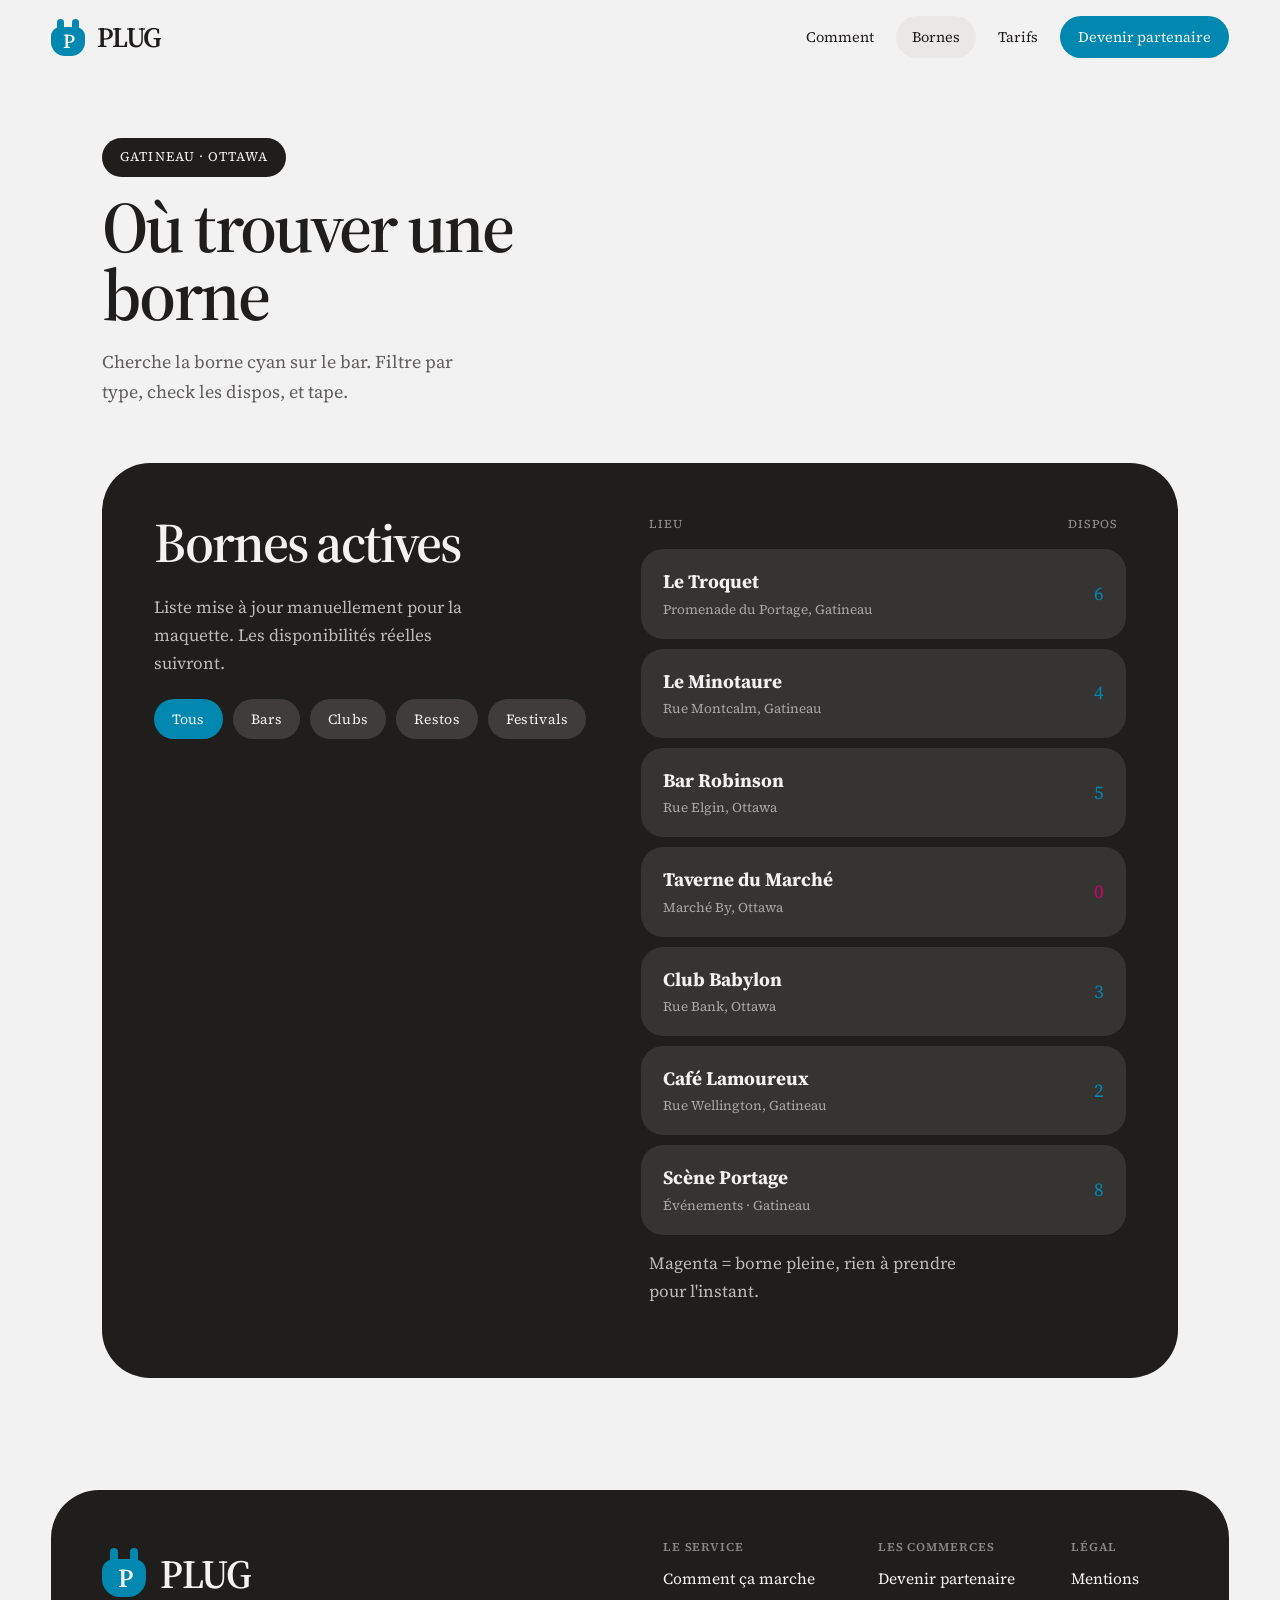
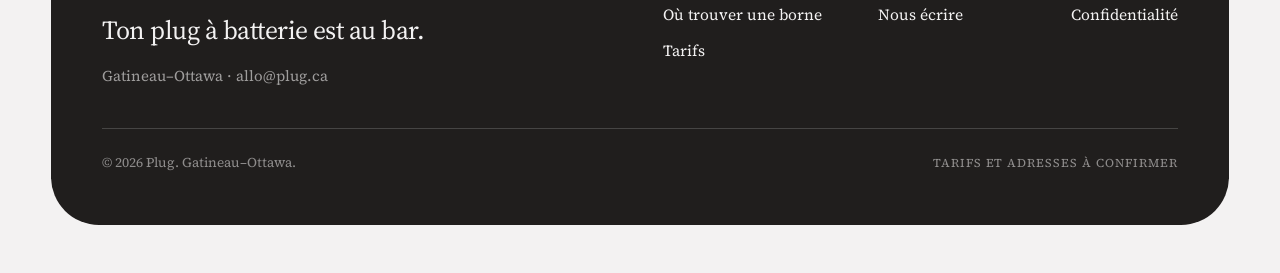
==== bornes.html @ 8f762c77 "Ship PLUG as a full static marketing site. Replace design-component mocks with deployable HTML pages" ====
<!DOCTYPE html>
<html lang="fr">
<head>
  <meta charset="utf-8">
  <meta name="viewport" content="width=device-width, initial-scale=1">
  <title>Bornes — PLUG Gatineau–Ottawa</title>
  <meta name="description" content="Trouve une borne Plug près de toi. Bars, clubs et restos à Gatineau et Ottawa.">
  <link rel="stylesheet" href="css/broadsheet.css">
  <link rel="stylesheet" href="css/site.css">
</head>
<body>
  <nav class="nav" aria-label="Principale">
    <a class="nav-brand" href="index.html">
      <span class="mark" aria-hidden="true">
        <span class="mark-pins"><span class="mark-pin"></span><span class="mark-pin"></span></span>
        <span class="mark-body"><b>P</b></span>
      </span>
      <span>PLUG</span>
    </a>
    <button class="nav-toggle" type="button" aria-expanded="false" aria-controls="nav-links">Menu</button>
    <div class="nav-links" id="nav-links">
      <a href="index.html#comment">Comment</a>
      <a class="is-active" href="bornes.html">Bornes</a>
      <a href="index.html#tarifs">Tarifs</a>
      <a class="nav-cta" href="partenaires.html">Devenir partenaire</a>
    </div>
  </nav>

  <header class="page-hero">
    <div class="wrap">
      <span class="pill" style="background:var(--color-text)">Gatineau · Ottawa</span>
      <h1>Où trouver une borne</h1>
      <p>Cherche la borne cyan sur le bar. Filtre par type, check les dispos, et tape.</p>
    </div>
  </header>

  <section class="section">
    <div class="wrap">
      <div class="panel-dark">
        <div>
          <h2>Bornes actives</h2>
          <p>Liste mise à jour manuellement pour la maquette. Les disponibilités réelles suivront.</p>
          <div class="tags" role="group" aria-label="Filtrer par type">
            <button type="button" class="tag is-on" data-filter="all">Tous</button>
            <button type="button" class="tag" data-filter="bar">Bars</button>
            <button type="button" class="tag" data-filter="club">Clubs</button>
            <button type="button" class="tag" data-filter="resto">Restos</button>
            <button type="button" class="tag" data-filter="festival">Festivals</button>
          </div>
        </div>
        <div class="station-list" id="station-list">
          <div class="station-list-head"><span>Lieu</span><span>Dispos</span></div>
          <div class="station-row" data-type="bar">
            <div><strong>Le Troquet</strong><small>Promenade du Portage, Gatineau</small></div>
            <span class="avail">6</span>
          </div>
          <div class="station-row" data-type="bar">
            <div><strong>Le Minotaure</strong><small>Rue Montcalm, Gatineau</small></div>
            <span class="avail">4</span>
          </div>
          <div class="station-row" data-type="bar">
            <div><strong>Bar Robinson</strong><small>Rue Elgin, Ottawa</small></div>
            <span class="avail">5</span>
          </div>
          <div class="station-row" data-type="resto">
            <div><strong>Taverne du Marché</strong><small>Marché By, Ottawa</small></div>
            <span class="avail is-full">0</span>
          </div>
          <div class="station-row" data-type="club">
            <div><strong>Club Babylon</strong><small>Rue Bank, Ottawa</small></div>
            <span class="avail">3</span>
          </div>
          <div class="station-row" data-type="resto">
            <div><strong>Café Lamoureux</strong><small>Rue Wellington, Gatineau</small></div>
            <span class="avail">2</span>
          </div>
          <div class="station-row" data-type="festival">
            <div><strong>Scène Portage</strong><small>Événements · Gatineau</small></div>
            <span class="avail">8</span>
          </div>
          <p class="legend">Magenta = borne pleine, rien à prendre pour l'instant.</p>
        </div>
      </div>
    </div>
  </section>

  <footer class="footer">
    <div class="footer-inner">
      <div class="footer-top">
        <div class="footer-brand">
          <div class="footer-brand-row">
            <span class="mark mark--lg" aria-hidden="true">
              <span class="mark-pins"><span class="mark-pin"></span><span class="mark-pin"></span></span>
              <span class="mark-body"><b>P</b></span>
            </span>
            <span>PLUG</span>
          </div>
          <p class="tagline">Ton plug à batterie est au bar.</p>
          <p class="contact">Gatineau–Ottawa · <a href="mailto:allo@plug.ca">allo@plug.ca</a></p>
        </div>
        <div class="footer-cols">
          <div class="footer-col">
            <h4>Le service</h4>
            <a href="index.html#comment">Comment ça marche</a>
            <a href="bornes.html">Où trouver une borne</a>
            <a href="index.html#tarifs">Tarifs</a>
          </div>
          <div class="footer-col">
            <h4>Les commerces</h4>
            <a href="partenaires.html">Devenir partenaire</a>
            <a href="mailto:allo@plug.ca">Nous écrire</a>
          </div>
          <div class="footer-col">
            <h4>Légal</h4>
            <a href="mentions.html">Mentions</a>
            <a href="mentions.html#confidentialite">Confidentialité</a>
          </div>
        </div>
      </div>
      <div class="footer-bottom">
        <span>© 2026 Plug. Gatineau–Ottawa.</span>
        <span class="caps">Tarifs et adresses à confirmer</span>
      </div>
    </div>
  </footer>

  <script src="js/site.js"></script>
</body>
</html>
---- css/broadsheet.css ----
/* Broadsheet — design-system tokens and component classes. This file is the source of truth for the system's look; retune it here and see readme.md. */
@import url('https://fonts.googleapis.com/css2?family=Source+Serif+4:ital,wght@0,400;0,600;1,400&display=swap');

:root {
  --color-bg: #f3f2f2;
  --color-surface: #eae9e9;
  --color-text: #201e1d;
  --color-accent: #0088b0;
  --color-accent-2: #d6006c;
  --color-divider: color-mix(in srgb, #201e1d 16%, transparent);

  /* Tonal ramps — generated in OKLCH on one shared lightness scale, so the
     same step of any role matches the others in visual value. */
  --color-neutral-100: #f8f4f4;
  --color-neutral-200: #eae7e7;
  --color-neutral-300: #d7d3d3;
  --color-neutral-400: #bab6b6;
  --color-neutral-500: #9b9797;
  --color-neutral-600: #7d7979;
  --color-neutral-700: #605d5d;
  --color-neutral-800: #444141;
  --color-neutral-900: #2d2b2b;

  --color-accent-100: #e9f8ff;
  --color-accent-200: #cbeeff;
  --color-accent-300: #99e0ff;
  --color-accent-400: #62c5ee;
  --color-accent-500: #38a6cf;
  --color-accent-600: #1186ac;
  --color-accent-700: #006786;
  --color-accent-800: #004961;
  --color-accent-900: #0a303e;

  --color-accent-2-100: #fff1f4;
  --color-accent-2-200: #ffdee6;
  --color-accent-2-300: #ffc0d0;
  --color-accent-2-400: #ff90b1;
  --color-accent-2-500: #ff458e;
  --color-accent-2-600: #d82071;
  --color-accent-2-700: #aa0b56;
  --color-accent-2-800: #790e3d;
  --color-accent-2-900: #4b1528;

  /* The third process ink — review round 3: the deck's print treatments
     (the CMYK separation and the misregistered plate numerals below) need
     the full four-color set. Cyan and magenta are the system's own accents;
     this yellow completes them, muted to the same press-ink register. A
     print treatment color, not an interface accent — body copy and chrome
     never take it. */
  --color-process-yellow: #edbb00;

  --font-heading: "Source Serif 4", system-ui, sans-serif;
  --font-heading-weight: 600;
  --font-body: "Source Serif 4", system-ui, sans-serif;

  --space-1: 5.0px;
  --space-2: 10.0px;
  --space-3: 15.0px;
  --space-4: 20.0px;
  --space-6: 30.0px;
  --space-8: 40.0px;

  --radius-sm: 1px;
  --radius-md: 2px;
  --radius-lg: 4px;

  /* Elevation — derived from the ground: soft ink-tinted shadows on a
     light theme, a hairline edge + ambient darkness on a dark one. */
  --shadow-sm: 0 1px 2px color-mix(in srgb, #2d2b2b 14%, transparent);
  --shadow-md: 0 3px 10px color-mix(in srgb, #2d2b2b 16%, transparent);
  --shadow-lg: 0 12px 32px color-mix(in srgb, #2d2b2b 22%, transparent);
}

body {
  background: var(--color-bg);
  color: var(--color-text);
  font-family: var(--font-body);
}
h1, h2, h3, h4 { font-family: var(--font-heading); font-weight: var(--font-heading-weight); }

.halftone{position:relative;filter:grayscale(0.35) contrast(1.15);overflow:hidden}
.halftone::after{content:"";position:absolute;inset:0;pointer-events:none;
  background-image:radial-gradient(circle,rgba(0,0,0,0.22) 30%,transparent 32%);
  background-size:3px 3px;mix-blend-mode:multiply}

/* The four-color separation treatment (review round 3) — a photograph
   printed as its misregistered process plates, after the Catalogue Three
   grammar. Markup: a figure.cmyk holding five copies of the image — the
   first is the layout sizer (hidden), then one per plate, each tagged
   .sep-c/.sep-m/.sep-y/.sep-k. The plates are extracted live by the SVG
   feColorMatrix filters in print-plates.js, the system's own defs —
   inlined in the compiled bundle every template page loads, and a
   page that links styles.css directly adds
   <script src="print-plates.js"></script> itself (the defs must be in
   the document: a data-URI filter reference would not survive Chromium,
   and external-file references are unreliable across engines) — nudged
   a few pixels out of register, and multiplied
   onto the paper ground; the halftone dot screens the recombined print.
   The plate offsets live with the deck's projection-scale CSS, since
   misregistration is sized to the output. */
.cmyk{position:relative;overflow:hidden;background:var(--color-bg)}
.cmyk img:first-child{opacity:0} /* layout sizer AND the alt-bearing image — opacity
  keeps it in the accessibility tree (visibility:hidden would drop the figure's only
  description); fully transparent, it adds nothing to the multiply backdrop */
.cmyk img+img{position:absolute;inset:0;width:100%;height:100%;object-fit:cover;mix-blend-mode:multiply}
.cmyk .sep-c{filter:url(#sep-c)}
.cmyk .sep-m{filter:url(#sep-m)}
.cmyk .sep-y{filter:url(#sep-y)}
.cmyk .sep-k{filter:url(#sep-k)}
.cmyk::after{content:"";position:absolute;inset:0;pointer-events:none;
  background-image:radial-gradient(circle,rgba(0,0,0,0.22) 30%,transparent 32%);
  background-size:3px 3px;mix-blend-mode:multiply}

/* The one-image separation (review round 9, promoted from the deck in the
   landing divergence) — the same four plates as ONE compound filter,
   #sep-all in print-plates.js, for a single swappable image: a .print
   wrapper inside the figure holds one <image-slot>, and the filter
   extracts, offsets and multiplies the plates live from whatever the slot
   shows. Markup: figure.cmyk > .print > image-slot (the page sizes the
   .print — aspect-ratio, or absolute fill for bleeds). Hover resolves
   the print into the photograph — the pressman checking registration on
   the light table — so the source shows crisp and any swap chrome stays
   legible; only the reduced-motion fallback below still lifts as a
   single cut (a url() filter cannot CSS-transition; the press driver
   animates the defs instead). */
.cmyk .print{position:relative;width:100%;filter:url(#sep-all)}
/* no hover end-state swap: the press driver (print-plates.js) eases the
   plates into register while purifying their inks to the pure-process
   separation on the same curve, so the converged four-plate merge IS
   the photograph (their multiply equals SourceGraphic by construction)
   — no cut anywhere on the animated path */
@media (prefers-reduced-motion: reduce), (hover: none), (pointer: coarse) {
  .cmyk .print:hover{filter:none} /* without the driver (it stands down on
    exactly these conditions), hover stays the old single cut to the
    crisp source */
}
.cmyk .print image-slot{width:100%;height:100%;display:block}

/* The plate numeral (review rounds 3-4) — display figures set as
   misregistered process plates, the catalog's cover grammar. Review
   round 4 (Barron): THREE plates — C, M, Y only, no black plate — so the
   dark core comes entirely from the C×M×Y multiply overlap (the inks
   product to exact black), with the fringes the registration drift; and
   the spread pulled in by half (less jumbled: one figure with plate
   fringes rather than figures sliding apart). Markup: a .cmyk-num holding
   a .paper span (the white of the sheet: the glyph's union, built from
   offset text-shadow copies) and three .plate spans. The construction
   carries its own ground (--cmyk-num-ground, defaulting to paper) painted
   on its padding box, so the multiply plates always have their backdrop
   even inside an isolated stacking context (entrance animations); the
   padding bleeds wider than any plate offset and the negative margin
   hands the layout box back. Offsets are em-scaled to the glyph. The
   .paper span carries the text once for assistive tech; the .plate spans
   are aria-hidden repeats. */
.cmyk-num{--cmyk-num-ground:var(--color-bg);
  position:relative;width:fit-content;line-height:0.9;
  font-feature-settings:"pnum" 1;
  background:var(--cmyk-num-ground);padding:0.12em;margin:-0.12em}
.cmyk-num .paper{color:var(--color-bg); /* the white of the sheet — always paper,
  whatever the ground: the plates read as printed on paper even when the
  surrounding page is ink */
  text-shadow:0.036em 0.025em 0 var(--color-bg),-0.031em -0.023em 0 var(--color-bg)}
.cmyk-num .plate{position:absolute;inset:0.12em;mix-blend-mode:multiply;
  text-box:trim-both cap alphabetic /* the host trims to its cap box; each
  absolute plate must trim its own line the same way, or its glyphs sit a
  half-leading below the paper union */}
.cmyk-num .plate-c{color:var(--color-accent)}

/* The plate headline (divergence round 3, Barron: "use both" — the
   photograph's plates AND the cover grammar's text plates, on the same
   page). The same three-plate construction as .cmyk-num — paper span
   carrying the real text, C/M/Y plate repeats, dark core from the
   multiply overlap — at HALF the numeral's round-4 offsets: the serif's
   display hairlines are thinner than the numeral strokes the spread was
   measured on, and the full offsets swallow them whole (probed at the
   hero's 80px — the fringes read as an anaglyph poster, not a breath
   out of register) — recut for display
   headlines that sit in running text blocks on the page's own paper:
   no ground painting and no padding bleed (the numeral's ground exists
   for isolated stacking contexts; a headline on the page multiplies
   straight onto the sheet), no width:fit-content and no line-height
   override (the host display class owns its metrics — apply this to
   each .line, which is position:relative for its plates), and the
   plates are inert to the hand (pointer-events/user-select none, so a
   triple-click selects the headline once, not four times). Plates take
   the same pointer lean as .cmyk-num. */
.cmyk-head{position:relative}
.cmyk-head .paper{color:var(--color-bg);
  text-shadow:0.027em 0.0185em 0 var(--color-bg),-0.0245em -0.0175em 0 var(--color-bg)
  /* the union's copies sit at the construction's halved plate offsets
     PLUS the full lean (0.018+0.009 / 0.0125+0.006, and mirrored), so
     the union still backs the plates at viewport-edge lean — invisible
     on the page's own paper, load-bearing on any other ground */}
.cmyk-head .plate{position:absolute;inset:0;mix-blend-mode:multiply;
  pointer-events:none;user-select:none;
  text-box:trim-both cap alphabetic /* match the host's trim, or the
  plates sit a half-leading below the paper union */}
.cmyk-head .plate-c{color:var(--color-accent)}
.cmyk-head .plate-m{color:var(--color-accent-2);
  translate:calc(0.018em + 0.009em*var(--press-nx, 0)) calc(0.0125em + 0.006em*var(--press-ny, 0))}
.cmyk-head .plate-y{color:var(--color-process-yellow);
  translate:calc(-0.0155em + 0.009em*var(--press-nx, 0)) calc(-0.0115em + 0.006em*var(--press-ny, 0))}
.cmyk-num .plate-m{color:var(--color-accent-2);
  translate:calc(0.036em + 0.018em*var(--press-nx, 0)) calc(0.025em + 0.0125em*var(--press-ny, 0))}
.cmyk-num .plate-y{color:var(--color-process-yellow);
  translate:calc(-0.031em + 0.018em*var(--press-nx, 0)) calc(-0.023em + 0.0125em*var(--press-ny, 0))}
/* --press-nx/--press-ny: the pointer lean as a bare -1..1 factor,
   published on :root by the press driver (print-plates.js) and zero
   whenever the driver stands down. Each construction scales the lean to
   its own spread (half of it, here as everywhere) so the moving plates
   drift a breath toward the cursor and the C plate holds. */

/* ══════════════════════════════════════════════════════════════════════════
   Components — built with the tokens above. Plain CSS
   on plain HTML: no JavaScript, no build step. Each class is documented in
   readme.md and demonstrated in foundations/ and components/.
   ══════════════════════════════════════════════════════════════════════ */

*, *::before, *::after { box-sizing: border-box; }
body { margin: 0; font-size: 15px; line-height: 1.55; font-weight: 400; }
h1, h2, h3, h4, h5, h6 {
  font-family: var(--font-heading); font-weight: var(--font-heading-weight);
  line-height: 1.12; letter-spacing: -0.015em; margin: 0 0 var(--space-2);
}
h1 { font-size: 42px; }
h2 { font-size: 32px; }
h3 { font-size: 25px; }
h4 { font-size: 20px; }
h5 { font-size: 16px; }
h6 { font-size: 13px; }
h6 { letter-spacing: 0.08em; text-transform: uppercase; }
p { margin: 0 0 var(--space-3); }
a { color: var(--color-accent); text-underline-offset: 3px; }
img { display: block; max-width: 100%; }
figure { margin: 0; }
figcaption {
  font-size: 11px; margin-top: var(--space-1);
  color: color-mix(in srgb, var(--color-text) 55%, transparent);
}
.text-muted { color: color-mix(in srgb, var(--color-text) 55%, transparent); }
:focus { outline: none; }
:focus-visible { outline: 2px solid var(--color-accent); outline-offset: 2px; }
::selection { background: color-mix(in srgb, var(--color-accent) 30%, transparent); }

/* — rules — */
.hr {
  height: 1px; border: 0; margin: var(--space-4) 0;
  background: var(--color-divider);
}

/* — buttons — */
.btn {
  display: inline-flex; align-items: center; justify-content: center; gap: 6px;
  cursor: pointer; text-decoration: none;
  font-family: var(--font-heading); font-weight: var(--font-heading-weight);
  font-size: 14px; line-height: 1.2; color: var(--color-text); /* matches the .input's 14px —
     the pair sits side by side in sign-up rows */
  background: transparent; border: 1px solid transparent;
  padding: var(--space-2) calc(var(--space-3) * 1.2);
  border-radius: var(--radius-md);
}
.btn svg { display: block; }
.btn:disabled { opacity: 0.45; cursor: not-allowed; }
.btn-primary { background: var(--color-accent); color: var(--color-bg); }
.btn-primary:hover { background: var(--color-accent-600); }
.btn-primary:active { background: var(--color-accent-700); }
.btn-secondary { border-color: var(--color-divider); }
.btn-secondary:hover { background: color-mix(in srgb, var(--color-text) 7%, transparent); }
.btn-secondary:active { background: color-mix(in srgb, var(--color-text) 14%, transparent); }
.btn-ghost { color: var(--color-accent); padding-inline: var(--space-1); }
.btn-ghost:hover { background: color-mix(in srgb, var(--color-accent) 10%, transparent); }
.btn-ghost:active { background: color-mix(in srgb, var(--color-accent) 18%, transparent); }
.btn-icon { width: 36px; height: 36px; padding: 0; }
.btn-block { width: 100%; margin-top: var(--space-2); }

/* — forms — */
.field > label {
  display: block; font-size: 12px; margin-bottom: 5px;
  color: color-mix(in srgb, var(--color-text) 70%, transparent);
}
.input {
  width: 100%; min-height: 36px; padding: 6px 10px; font: inherit;
  font-size: 14px; color: var(--color-text); caret-color: var(--color-accent);
  background: var(--color-surface);
  border: 1px solid var(--color-divider); border-radius: var(--radius-md);
}
.input::placeholder { color: color-mix(in srgb, var(--color-text) 65%, transparent); opacity: 1; }
  /* explicit, measured: the browser default gray misses the 4.5:1 small-text bar on
     the surface fill; 65% ink measures 4.8:1 there, still a step quieter than typed
     text (opacity:1 overrides Firefox's default placeholder fade) */
.input:hover { border-color: color-mix(in srgb, var(--color-text) 45%, transparent); }
.input:focus-visible { border-color: var(--color-accent); outline-offset: 0; }
textarea.input { min-height: 90px; resize: vertical; }
.radio { display: inline-flex; align-items: center; gap: 8px; cursor: pointer; font-size: 14px; }
.radio input, .seg-opt input {
  position: absolute; opacity: 0; width: 0; height: 0; pointer-events: none;
}
.radio .dot {
  width: 16px; height: 16px; flex: none; border-radius: 50%;
  border: 1.5px solid var(--color-divider);
}
.radio:hover .dot { border-color: var(--color-accent); }
.radio input:checked + .dot {
  border-color: var(--color-accent); background: var(--color-accent);
  box-shadow: inset 0 0 0 4px var(--color-bg);
}
.radio input:focus-visible + .dot { outline: 2px solid var(--color-accent); outline-offset: 2px; }
.seg {
  display: inline-flex; overflow: hidden;
  border: 1px solid var(--color-divider); border-radius: var(--radius-md);
}
.seg-opt {
  display: inline-flex; align-items: center; gap: 6px;
  padding: 7px 12px; font-size: 13px; cursor: pointer;
}
.seg-opt + .seg-opt { border-left: 1px solid var(--color-divider); }
.seg-opt:has(input:checked) { background: var(--color-accent); color: var(--color-bg); }
.seg-opt:not(:has(input:checked)):hover { background: color-mix(in srgb, var(--color-text) 7%, transparent); }
.seg-opt:has(input:focus-visible) { outline: 2px solid var(--color-accent); outline-offset: -2px; }

/* — cards — */
.card {
  display: flex; flex-direction: column; gap: var(--space-2);
  padding: var(--space-3); border-radius: var(--radius-md); background: var(--color-surface);
}
.card-kicker { font-size: 10px; letter-spacing: 0.1em; text-transform: uppercase; color: var(--color-accent); }
.card-title {
  font-family: var(--font-heading); font-weight: var(--font-heading-weight);
  font-size: 17px; line-height: 1.2;
}
.card-body { margin: 0; font-size: 13px; opacity: 0.8; flex: 1; }
.card-meta {
  display: flex; align-items: center; gap: 6px; font-size: 11px;
  color: color-mix(in srgb, var(--color-text) 50%, transparent);
}
.elev-sm { box-shadow: var(--shadow-sm); }
.elev-md { box-shadow: var(--shadow-md); }
.elev-lg { box-shadow: var(--shadow-lg); }

/* — tags — */
.tag {
  display: inline-flex; align-items: center; font-size: 11px;
  letter-spacing: 0.02em; padding: 3px 10px;
  border-radius: calc(var(--radius-md) * 0.75);
}
.tag-accent { background: var(--color-accent-100); color: var(--color-accent-800); }
.tag-accent-2 { background: var(--color-accent-2-100); color: var(--color-accent-2-800); }
.tag-neutral { background: var(--color-neutral-100); color: var(--color-neutral-800); }
.tag-outline { border: 1px solid var(--color-accent); color: var(--color-accent); }

/* — navigation — */
.nav {
  display: flex; align-items: center; gap: var(--space-4);
  padding: var(--space-3) var(--space-4);
  border-bottom: none;
}
.nav-brand {
  font-family: var(--font-heading); font-weight: var(--font-heading-weight);
  font-size: 18px; margin-right: auto;
}
.nav a { color: inherit; text-decoration: none; font-size: 14px; }
.nav a:hover, .nav a[aria-current='page'] { color: var(--color-accent); }

/* — tables — */
.table { width: 100%; border-collapse: collapse; font-size: 14px; }
.table th {
  text-align: left; font-size: 11px; letter-spacing: 0.08em; text-transform: uppercase;
  color: color-mix(in srgb, var(--color-text) 60%, transparent);
  padding: var(--space-2); border-bottom: 1px solid var(--color-divider);
}
.table td {
  padding: var(--space-2);
  border-bottom: 1px solid color-mix(in srgb, var(--color-text) 8%, transparent);
}
.table tbody tr:hover { background: color-mix(in srgb, var(--color-text) 4%, transparent); }

/* — dialog — */
.dialog-backdrop {
  position: fixed; inset: 0; display: grid; place-items: center;
  padding: var(--space-4);
  background: color-mix(in srgb, var(--color-neutral-900) 50%, transparent);
}
.dialog {
  width: min(440px, 100%); display: flex; flex-direction: column; gap: var(--space-3);
  padding: var(--space-4); border-radius: var(--radius-lg);
  background: var(--color-surface); box-shadow: var(--shadow-lg);
}
.dialog-title {
  font-family: var(--font-heading); font-weight: var(--font-heading-weight);
  font-size: 20px;
}
.dialog-body { font-size: 14px; opacity: 0.85; }
.dialog-actions { display: flex; justify-content: flex-end; gap: var(--space-2); margin-top: var(--space-2); }
---- css/site.css ----
/* PLUG site — rounded brand on Broadsheet tokens */

*,
*::before,
*::after { box-sizing: border-box; }

html { scroll-behavior: smooth; }

body {
  margin: 0;
  background: var(--color-bg);
  color: var(--color-text);
  font-family: var(--font-body);
  overflow-x: hidden;
}

a { color: inherit; text-decoration: none; }
a:hover { opacity: 0.78; }
a:focus-visible,
button:focus-visible {
  outline: 2px solid var(--color-accent);
  outline-offset: 2px;
}

.wrap {
  width: min(1440px, 100%);
  margin-inline: auto;
  padding-inline: clamp(20px, 4vw, 56px);
}

/* Nav */
.nav {
  position: sticky;
  top: 0;
  z-index: 40;
  display: flex;
  align-items: center;
  justify-content: space-between;
  gap: 20px;
  padding: 16px clamp(20px, 4vw, 56px);
  background: color-mix(in srgb, var(--color-bg) 88%, transparent);
  backdrop-filter: blur(14px);
}

.nav-brand {
  display: flex;
  align-items: center;
  gap: 12px;
}

.nav-brand > span {
  font-family: var(--font-heading);
  font-weight: var(--font-heading-weight);
  font-size: 28px;
  line-height: 1;
  letter-spacing: -0.045em;
}

.nav-links {
  display: flex;
  align-items: center;
  gap: 6px;
  flex-wrap: wrap;
  justify-content: flex-end;
}

.nav-links a {
  font-size: 14.5px;
  padding: 10px 16px;
  border-radius: 999px;
}

.nav-links a.is-active { background: var(--color-neutral-200); }

.nav-cta {
  background: var(--color-accent) !important;
  color: var(--color-bg) !important;
  padding: 10px 18px !important;
}

.nav-toggle {
  display: none;
  border: 1px solid var(--color-neutral-400);
  background: transparent;
  border-radius: 999px;
  padding: 10px 14px;
  font-family: var(--font-heading);
  font-size: 13px;
  cursor: pointer;
}

/* Mark */
.mark {
  position: relative;
  flex: none;
  margin-top: 8px;
  color: var(--color-accent);
}

.mark-pins {
  position: absolute;
  top: -8px;
  left: 6px;
  right: 6px;
  display: flex;
  justify-content: space-between;
  pointer-events: none;
}

.mark-pin {
  width: 7px;
  height: 11px;
  background: currentColor;
  border-radius: 4px;
}

.mark-body {
  width: 34px;
  height: 29px;
  background: currentColor;
  border-radius: 9px 9px 14px 14px;
  display: flex;
  align-items: center;
  justify-content: center;
}

.mark-body b {
  font-family: var(--font-heading);
  font-weight: var(--font-heading-weight);
  font-size: 20px;
  line-height: 1;
  color: var(--color-bg);
}

.mark--on-light { color: var(--color-bg); }
.mark--on-light .mark-body b { color: var(--color-accent); }

.mark--lg .mark-pins { top: -11px; left: 8px; right: 8px; }
.mark--lg .mark-pin { width: 8px; height: 15px; }
.mark--lg .mark-body {
  width: 44px;
  height: 38px;
  border-radius: 12px 12px 18px 18px;
}
.mark--lg .mark-body b { font-size: 26px; }

/* Buttons */
.btn {
  display: inline-flex;
  align-items: center;
  justify-content: center;
  font-family: var(--font-heading);
  font-size: 18px;
  padding: 16px 28px;
  border-radius: 999px;
  border: 1px solid transparent;
  cursor: pointer;
  transition: opacity 0.15s ease;
}

.btn:hover { opacity: 0.88; }
.btn-primary { background: var(--color-accent); color: var(--color-bg); }
.btn-ghost { background: transparent; border-color: var(--color-text); color: var(--color-text); }
.btn-dark { background: var(--color-text); color: var(--color-bg); }
.btn-block { width: 100%; }

/* Hero */
.hero {
  position: relative;
  min-height: calc(100svh - 72px);
  display: flex;
  align-items: center;
  padding: 40px clamp(20px, 4vw, 56px) 56px;
}

.hero-blob-a,
.hero-blob-b {
  position: absolute;
  pointer-events: none;
  z-index: 0;
}

.hero-blob-a {
  top: -160px;
  right: -120px;
  width: min(70vw, 680px);
  height: min(70vw, 620px);
  background: var(--color-accent-200);
  border-radius: 58% 42% 46% 54% / 52% 48% 52% 48%;
  animation: plug-blob 14s ease-in-out infinite;
}

.hero-blob-b {
  bottom: 8%;
  right: 12%;
  width: min(40vw, 300px);
  height: min(40vw, 280px);
  background: var(--color-accent-2-200);
  border-radius: 46% 54% 60% 40% / 58% 42% 58% 42%;
  animation: plug-blob 11s ease-in-out infinite reverse;
}

.hero-grid {
  position: relative;
  z-index: 1;
  width: min(1440px, 100%);
  margin-inline: auto;
  display: grid;
  grid-template-columns: minmax(0, 1.15fr) minmax(240px, 320px);
  gap: clamp(32px, 5vw, 72px);
  align-items: center;
}

.hero-copy {
  display: flex;
  flex-direction: column;
  gap: 20px;
  max-width: 720px;
  animation: plug-rise 0.9s cubic-bezier(0.22, 1, 0.36, 1) both;
}

.hero-brand {
  font-family: var(--font-heading);
  font-weight: var(--font-heading-weight);
  font-size: clamp(72px, 12vw, 156px);
  line-height: 0.82;
  letter-spacing: -0.055em;
  margin: 0;
}

.hero-copy h1 {
  font-size: clamp(26px, 3.2vw, 42px);
  line-height: 1.12;
  letter-spacing: -0.03em;
  margin: 0;
  max-width: 18ch;
}

.hero-copy p {
  font-size: 18px;
  line-height: 30px;
  margin: 0;
  max-width: 38ch;
  color: var(--color-neutral-700);
}

.hero-actions {
  display: flex;
  flex-wrap: wrap;
  gap: 12px;
  padding-top: 8px;
}

.station-wrap {
  justify-self: end;
  width: 100%;
  max-width: 280px;
  animation: plug-rise 0.9s cubic-bezier(0.22, 1, 0.36, 1) 0.12s both,
    plug-float 5.5s ease-in-out infinite;
}

.station {
  width: 100%;
  background: var(--color-accent);
  border-radius: 44px;
  padding: 24px;
  display: flex;
  flex-direction: column;
  gap: 16px;
  box-shadow: 0 28px 60px color-mix(in srgb, var(--color-accent-800) 22%, transparent);
  color: var(--color-bg);
}

.station-top {
  display: flex;
  align-items: center;
  gap: 10px;
  padding-top: 6px;
}

.station-top strong {
  font-family: var(--font-heading);
  font-weight: var(--font-heading-weight);
  font-size: 34px;
  line-height: 1;
  letter-spacing: -0.045em;
}

.station-panel {
  background: var(--color-bg);
  color: var(--color-text);
  border-radius: 22px;
  padding: 18px;
  display: flex;
  flex-direction: column;
  gap: 5px;
}

.station-panel .big {
  font-family: var(--font-heading);
  font-weight: var(--font-heading-weight);
  font-size: 32px;
  line-height: 1;
  letter-spacing: -0.03em;
}

.station-panel .price {
  font-family: var(--font-heading);
  font-size: 14px;
  line-height: 18px;
  color: var(--color-accent-700);
}

.station-panel .hint {
  font-family: var(--font-heading);
  font-size: 11px;
  letter-spacing: 0.06em;
  text-transform: uppercase;
  color: var(--color-neutral-700);
}

.station-slots {
  display: grid;
  grid-template-columns: repeat(2, 1fr);
  gap: 8px;
}

.slot {
  height: 48px;
  background: color-mix(in srgb, var(--color-bg) 22%, transparent);
  border-radius: 14px;
  display: flex;
  align-items: center;
  justify-content: center;
}

.slot i {
  display: block;
  width: 15px;
  height: 30px;
  background: var(--color-bg);
  border-radius: 8px;
}

.slot.is-empty i {
  background: color-mix(in srgb, var(--color-bg) 32%, transparent);
  animation: plug-slot 2.8s ease-in-out infinite;
}

.station-foot {
  font-family: var(--font-heading);
  font-size: 10px;
  letter-spacing: 0.1em;
  text-transform: uppercase;
  color: color-mix(in srgb, var(--color-bg) 80%, transparent);
  margin-top: 4px;
}

/* Sections */
.section { padding: 0 clamp(20px, 4vw, 56px) 112px; }

.section-head {
  display: flex;
  flex-wrap: wrap;
  gap: 16px;
  align-items: baseline;
  justify-content: space-between;
  margin-bottom: 40px;
}

.section-head h2 {
  font-size: clamp(36px, 4.4vw, 60px);
  line-height: 1;
  letter-spacing: -0.035em;
  margin: 0;
}

.section-head .en {
  font-size: 16px;
  color: var(--color-neutral-700);
}

.grid-3 {
  display: grid;
  grid-template-columns: repeat(3, minmax(0, 1fr));
  gap: 18px;
}

.grid-2 {
  display: grid;
  grid-template-columns: repeat(2, minmax(0, 1fr));
  gap: 16px;
}

.card {
  border-radius: 36px;
  padding: 34px;
  display: flex;
  flex-direction: column;
  gap: 12px;
  min-height: 200px;
}

.card-sm {
  border-radius: 30px;
  padding: 28px;
  min-height: auto;
  gap: 9px;
}

.card-cyan { background: var(--color-accent-200); }
.card-gray { background: var(--color-neutral-200); }
.card-pink { background: var(--color-accent-2-200); }
.card-fill { background: var(--color-accent); color: var(--color-bg); }

.card .num {
  font-family: var(--font-heading);
  font-weight: var(--font-heading-weight);
  font-size: 52px;
  line-height: 1;
}

.card-cyan .num { color: var(--color-accent-700); }
.card-pink .num { color: var(--color-accent-2-700); }

.card h3,
.card .title {
  font-family: var(--font-heading);
  font-size: 26px;
  line-height: 1.15;
  letter-spacing: -0.02em;
  margin: 0;
}

.card p {
  font-size: 16px;
  line-height: 26px;
  margin: 0;
}

.card-sm .title { font-size: 20px; }
.card-sm p {
  font-size: 15.5px;
  line-height: 25px;
  color: var(--color-neutral-700);
}

.price-card .amount {
  font-family: var(--font-heading);
  font-weight: var(--font-heading-weight);
  font-size: 64px;
  line-height: 1;
  letter-spacing: -0.04em;
}

.price-card .label {
  font-family: var(--font-heading);
  font-size: 24px;
  line-height: 1.15;
}

.price-card p {
  font-size: 15.5px;
  line-height: 25px;
  color: var(--color-neutral-700);
}

.card-fill p {
  color: color-mix(in srgb, var(--color-bg) 82%, transparent);
}

.banner-pink {
  margin-top: 18px;
  background: var(--color-accent-2-200);
  border-radius: 36px;
  padding: 28px 34px;
  display: flex;
  flex-wrap: wrap;
  gap: 12px 28px;
  align-items: center;
  justify-content: space-between;
}

.banner-pink strong {
  font-family: var(--font-heading);
  font-size: 22px;
  line-height: 1.25;
  letter-spacing: -0.02em;
  max-width: 48ch;
  font-weight: var(--font-heading-weight);
}

.banner-pink span {
  font-size: 15px;
  color: var(--color-accent-2-700);
}

/* Bornes */
.panel-dark {
  background: var(--color-text);
  color: var(--color-bg);
  border-radius: 48px;
  padding: clamp(32px, 4vw, 56px);
  display: grid;
  grid-template-columns: minmax(0, 0.95fr) minmax(0, 1.05fr);
  gap: 48px;
  align-items: start;
}

.panel-dark h2 {
  color: var(--color-bg);
  font-size: clamp(36px, 4.4vw, 56px);
  line-height: 1;
  letter-spacing: -0.035em;
  margin: 0 0 22px;
}

.panel-dark > div > p {
  font-size: 17px;
  line-height: 28px;
  margin: 0 0 22px;
  color: color-mix(in srgb, var(--color-bg) 74%, transparent);
  max-width: 38ch;
}

.tags {
  display: flex;
  flex-wrap: wrap;
  gap: 10px;
}

.tag {
  font-family: var(--font-heading);
  font-size: 14px;
  padding: 10px 18px;
  border-radius: 999px;
  background: color-mix(in srgb, var(--color-bg) 14%, transparent);
  color: var(--color-bg);
  border: 0;
  cursor: pointer;
}

.tag.is-on { background: var(--color-accent); }

.station-list {
  display: flex;
  flex-direction: column;
  gap: 10px;
}

.station-list-head {
  display: flex;
  justify-content: space-between;
  padding: 0 8px 6px;
  font-family: var(--font-heading);
  font-size: 12px;
  letter-spacing: 0.08em;
  text-transform: uppercase;
  color: color-mix(in srgb, var(--color-bg) 55%, transparent);
}

.station-row {
  background: color-mix(in srgb, var(--color-bg) 10%, transparent);
  border-radius: 22px;
  padding: 18px 22px;
  display: flex;
  justify-content: space-between;
  gap: 16px;
  align-items: center;
}

.station-row strong {
  display: block;
  font-family: var(--font-heading);
  font-size: 19px;
  color: var(--color-bg);
}

.station-row small {
  color: color-mix(in srgb, var(--color-bg) 60%, transparent);
  font-size: 13.5px;
}

.station-row .avail {
  font-family: var(--font-heading);
  font-size: 19px;
  color: var(--color-accent);
  flex: none;
}

.station-row .avail.is-full { color: var(--color-accent-2); }

.legend {
  font-size: 13px;
  color: color-mix(in srgb, var(--color-bg) 52%, transparent);
  padding: 4px 8px 0;
}

/* Partners */
.partners {
  display: grid;
  grid-template-columns: minmax(0, 1.1fr) minmax(300px, 0.85fr);
  gap: 48px;
  align-items: start;
}

.pill {
  font-family: var(--font-heading);
  font-size: 13px;
  letter-spacing: 0.08em;
  text-transform: uppercase;
  background: var(--color-accent-2);
  color: var(--color-bg);
  padding: 9px 18px;
  border-radius: 999px;
  display: inline-block;
}

.partners h2 {
  font-size: clamp(36px, 4.4vw, 60px);
  line-height: 1;
  letter-spacing: -0.035em;
  margin: 18px 0 24px;
}

.partners > div > p {
  font-size: 17px;
  line-height: 28px;
  margin: 0 0 24px;
  max-width: 44ch;
}

.stat-grid {
  display: grid;
  grid-template-columns: repeat(3, minmax(0, 1fr));
  gap: 14px;
  max-width: 560px;
}

.stat {
  border-radius: 26px;
  padding: 22px;
  display: flex;
  flex-direction: column;
  gap: 4px;
}

.stat strong {
  font-family: var(--font-heading);
  font-weight: var(--font-heading-weight);
  font-size: 32px;
  line-height: 1;
}

.stat span { font-size: 14px; line-height: 20px; }

.form-card {
  background: var(--color-bg);
  border: 1px solid var(--color-neutral-400);
  border-radius: 40px;
  padding: 34px;
  display: flex;
  flex-direction: column;
  gap: 18px;
}

.form-card h3 {
  font-size: 26px;
  line-height: 1.15;
  letter-spacing: -0.025em;
  margin: 0;
}

.form-card > p {
  font-size: 15px;
  line-height: 24px;
  margin: 0;
  color: var(--color-neutral-700);
}

.field {
  display: flex;
  flex-direction: column;
  gap: 7px;
}

.field label {
  font-family: var(--font-heading);
  font-size: 12px;
  letter-spacing: 0.08em;
  text-transform: uppercase;
  color: var(--color-neutral-700);
}

.field input,
.field select {
  border: 1px solid var(--color-neutral-400);
  border-radius: 999px;
  padding: 14px 20px;
  font-size: 15px;
  font-family: var(--font-body);
  background: var(--color-bg);
  color: var(--color-text);
}

.city-toggle { display: flex; gap: 8px; }

.city-toggle button {
  font-family: var(--font-heading);
  font-size: 14px;
  padding: 11px 20px;
  border-radius: 999px;
  border: 1px solid var(--color-neutral-400);
  background: transparent;
  color: var(--color-neutral-700);
  cursor: pointer;
}

.city-toggle button.is-on {
  background: var(--color-accent);
  border-color: var(--color-accent);
  color: var(--color-bg);
}

.form-note {
  font-size: 13px;
  line-height: 20px;
  color: var(--color-neutral-700);
  text-align: center;
}

/* Inner page hero */
.page-hero { padding: 64px clamp(20px, 4vw, 56px) 56px; }

.page-hero h1 {
  font-size: clamp(42px, 6vw, 72px);
  line-height: 0.95;
  letter-spacing: -0.04em;
  margin: 16px 0 18px;
  max-width: 16ch;
}

.page-hero p {
  font-size: 18px;
  line-height: 30px;
  color: var(--color-neutral-700);
  max-width: 42ch;
  margin: 0;
}

.prose {
  max-width: 68ch;
  font-size: 17px;
  line-height: 28px;
}

.prose h2 {
  font-size: 28px;
  margin: 40px 0 12px;
}

.prose p { margin: 0 0 16px; color: var(--color-neutral-800); }

/* Footer */
.footer { padding: 0 clamp(20px, 4vw, 56px) 48px; }

.footer-inner {
  background: var(--color-text);
  color: var(--color-bg);
  border-radius: 48px;
  padding: clamp(34px, 4vw, 56px);
  display: flex;
  flex-direction: column;
  gap: 40px;
}

.footer-top {
  display: flex;
  flex-wrap: wrap;
  gap: 40px;
  justify-content: space-between;
  align-items: flex-start;
}

.footer-brand {
  display: flex;
  flex-direction: column;
  gap: 18px;
  max-width: 420px;
}

.footer-brand-row {
  display: flex;
  align-items: center;
  gap: 14px;
  padding-top: 10px;
}

.footer-brand-row > span {
  font-family: var(--font-heading);
  font-weight: var(--font-heading-weight);
  font-size: 40px;
  line-height: 1;
  letter-spacing: -0.045em;
}

.footer-brand .tagline {
  font-family: var(--font-heading);
  font-size: 26px;
  line-height: 1.2;
  letter-spacing: -0.02em;
  margin: 0;
}

.footer-brand .contact {
  font-size: 15px;
  line-height: 24px;
  margin: 0;
  color: color-mix(in srgb, var(--color-bg) 60%, transparent);
}

.footer-cols {
  display: flex;
  gap: 56px;
  flex-wrap: wrap;
}

.footer-col {
  display: flex;
  flex-direction: column;
  gap: 12px;
}

.footer-col h4 {
  font-family: var(--font-heading);
  font-size: 12px;
  letter-spacing: 0.08em;
  text-transform: uppercase;
  color: color-mix(in srgb, var(--color-bg) 50%, transparent);
  margin: 0;
  font-weight: 600;
}

.footer-col a {
  font-size: 15.5px;
  color: var(--color-bg);
}

.footer-bottom {
  display: flex;
  flex-wrap: wrap;
  gap: 16px;
  justify-content: space-between;
  align-items: center;
  border-top: 1px solid color-mix(in srgb, var(--color-bg) 18%, transparent);
  padding-top: 24px;
  font-size: 13.5px;
  color: color-mix(in srgb, var(--color-bg) 52%, transparent);
}

.footer-bottom .caps {
  font-family: var(--font-heading);
  font-size: 12px;
  letter-spacing: 0.08em;
  text-transform: uppercase;
}

@keyframes plug-rise {
  from { opacity: 0; transform: translateY(28px); }
  to { opacity: 1; transform: translateY(0); }
}

@keyframes plug-float {
  0%, 100% { transform: translateY(0); }
  50% { transform: translateY(-12px); }
}

@keyframes plug-blob {
  0%, 100% { transform: translate(0, 0) scale(1); }
  50% { transform: translate(18px, -14px) scale(1.04); }
}

@keyframes plug-slot {
  0%, 100% { opacity: 1; }
  50% { opacity: 0.55; }
}

@media (prefers-reduced-motion: reduce) {
  .hero-blob-a,
  .hero-blob-b,
  .hero-copy,
  .station-wrap,
  .slot.is-empty i {
    animation: none !important;
  }
}

@media (max-width: 900px) {
  .hero-grid,
  .panel-dark,
  .partners,
  .grid-3,
  .grid-2,
  .stat-grid {
    grid-template-columns: 1fr;
  }

  .station-wrap {
    justify-self: center;
    max-width: 240px;
  }

  .hero {
    min-height: auto;
    padding-bottom: 72px;
  }
}

@media (max-width: 720px) {
  .nav-toggle { display: inline-flex; }

  .nav-links {
    display: none;
    position: absolute;
    top: 100%;
    left: 16px;
    right: 16px;
    flex-direction: column;
    align-items: stretch;
    background: var(--color-bg);
    border: 1px solid var(--color-neutral-300);
    border-radius: 24px;
    padding: 12px;
    box-shadow: var(--shadow-lg);
  }

  .nav.is-open .nav-links { display: flex; }
}
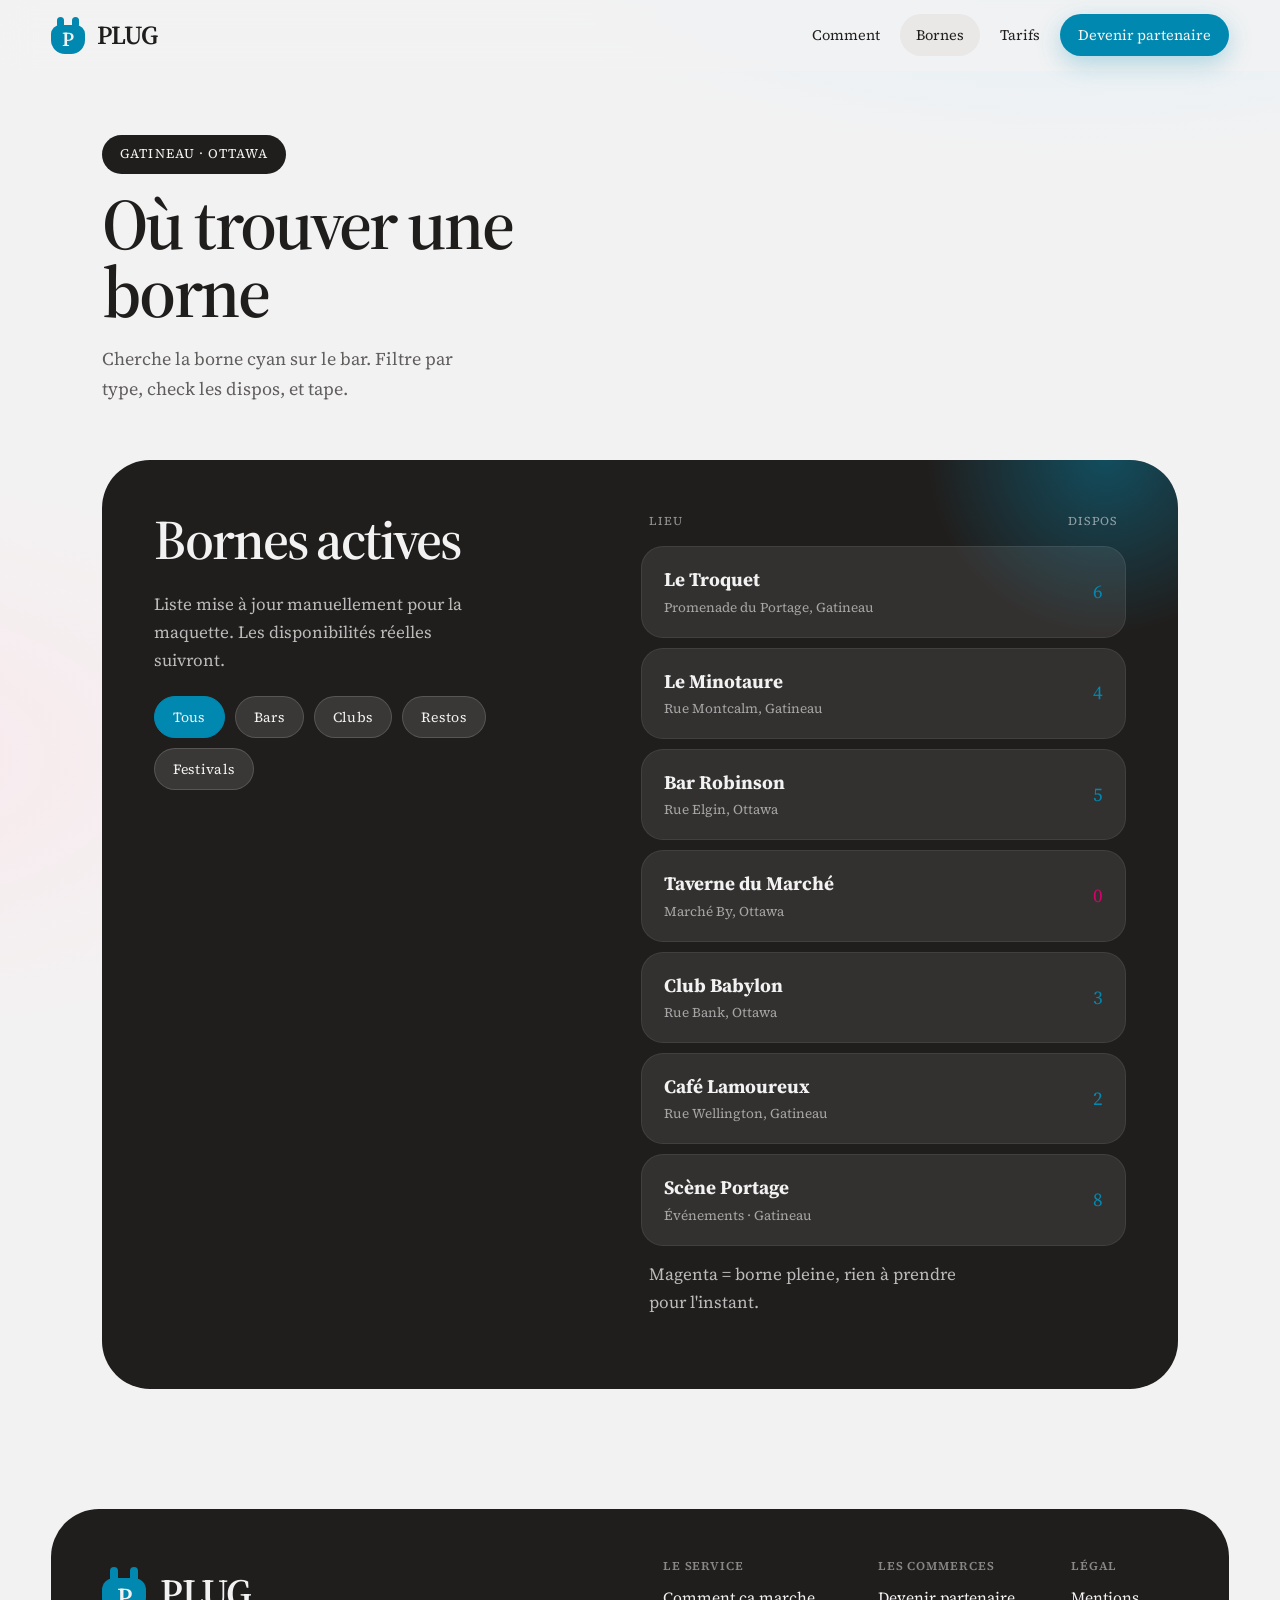
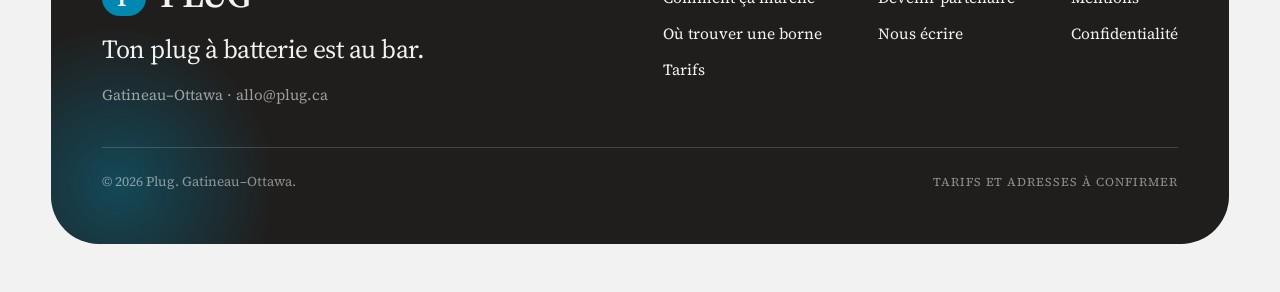
==== commit ec17dabf: "Elevate PLUG site: stronger hero, motion, and polish. Make the brand dominate the first viewport, ke" ====
--- a/bornes.html
+++ b/bornes.html
@@ -5,6 +5,7 @@
   <meta name="viewport" content="width=device-width, initial-scale=1">
   <title>Bornes — PLUG Gatineau–Ottawa</title>
   <meta name="description" content="Trouve une borne Plug près de toi. Bars, clubs et restos à Gatineau et Ottawa.">
+  <link rel="icon" href="favicon.svg" type="image/svg+xml">
   <link rel="stylesheet" href="css/broadsheet.css">
   <link rel="stylesheet" href="css/site.css">
 </head>
--- a/css/site.css
+++ b/css/site.css
@@ -1,4 +1,4 @@
-/* PLUG site — rounded brand on Broadsheet tokens */
+/* PLUG — elevated site layer on Broadsheet tokens */
 
 *,
 *::before,
@@ -8,18 +8,27 @@
 
 body {
   margin: 0;
-  background: var(--color-bg);
   color: var(--color-text);
   font-family: var(--font-body);
   overflow-x: hidden;
-}
-
-a { color: inherit; text-decoration: none; }
-a:hover { opacity: 0.78; }
+  background:
+    radial-gradient(1200px 600px at 85% -10%, color-mix(in srgb, var(--color-accent-200) 70%, transparent), transparent 60%),
+    radial-gradient(900px 500px at -10% 40%, color-mix(in srgb, var(--color-accent-2-200) 45%, transparent), transparent 55%),
+    var(--color-bg);
+}
+
+::selection {
+  background: color-mix(in srgb, var(--color-accent) 28%, transparent);
+  color: var(--color-text);
+}
+
+a { color: inherit; text-decoration: none; transition: opacity 0.2s ease, color 0.2s ease, background 0.2s ease, transform 0.2s ease, box-shadow 0.2s ease; }
+a:hover { opacity: 0.82; }
 a:focus-visible,
-button:focus-visible {
+button:focus-visible,
+input:focus-visible {
   outline: 2px solid var(--color-accent);
-  outline-offset: 2px;
+  outline-offset: 3px;
 }
 
 .wrap {
@@ -28,18 +37,26 @@
   padding-inline: clamp(20px, 4vw, 56px);
 }
 
-/* Nav */
+/* —— Nav —— */
 .nav {
   position: sticky;
   top: 0;
-  z-index: 40;
+  z-index: 50;
   display: flex;
   align-items: center;
   justify-content: space-between;
   gap: 20px;
-  padding: 16px clamp(20px, 4vw, 56px);
-  background: color-mix(in srgb, var(--color-bg) 88%, transparent);
-  backdrop-filter: blur(14px);
+  padding: 14px clamp(20px, 4vw, 56px);
+  background: color-mix(in srgb, var(--color-bg) 78%, transparent);
+  backdrop-filter: blur(16px) saturate(1.2);
+  border-bottom: 1px solid transparent;
+  transition: border-color 0.25s ease, padding 0.25s ease, background 0.25s ease;
+}
+
+.nav.is-scrolled {
+  border-bottom-color: var(--color-neutral-300);
+  padding-block: 10px;
+  background: color-mix(in srgb, var(--color-bg) 92%, transparent);
 }
 
 .nav-brand {
@@ -48,10 +65,10 @@
   gap: 12px;
 }
 
-.nav-brand > span {
+.nav-brand > span:last-child {
   font-family: var(--font-heading);
   font-weight: var(--font-heading-weight);
-  font-size: 28px;
+  font-size: 26px;
   line-height: 1;
   letter-spacing: -0.045em;
 }
@@ -59,7 +76,7 @@
 .nav-links {
   display: flex;
   align-items: center;
-  gap: 6px;
+  gap: 4px;
   flex-wrap: wrap;
   justify-content: flex-end;
 }
@@ -70,12 +87,24 @@
   border-radius: 999px;
 }
 
+.nav-links a:hover {
+  opacity: 1;
+  background: var(--color-neutral-200);
+}
+
 .nav-links a.is-active { background: var(--color-neutral-200); }
 
 .nav-cta {
   background: var(--color-accent) !important;
   color: var(--color-bg) !important;
   padding: 10px 18px !important;
+  box-shadow: 0 8px 24px color-mix(in srgb, var(--color-accent) 28%, transparent);
+}
+
+.nav-cta:hover {
+  opacity: 1 !important;
+  transform: translateY(-1px);
+  box-shadow: 0 12px 28px color-mix(in srgb, var(--color-accent) 36%, transparent);
 }
 
 .nav-toggle {
@@ -89,7 +118,7 @@
   cursor: pointer;
 }
 
-/* Mark */
+/* —— Mark —— */
 .mark {
   position: relative;
   flex: none;
@@ -144,33 +173,67 @@
 }
 .mark--lg .mark-body b { font-size: 26px; }
 
-/* Buttons */
+.mark--xl .mark-pins { top: -18px; left: 14px; right: 14px; }
+.mark--xl .mark-pin { width: 14px; height: 22px; border-radius: 7px; }
+.mark--xl .mark-body {
+  width: 72px;
+  height: 62px;
+  border-radius: 20px 20px 30px 30px;
+}
+.mark--xl .mark-body b { font-size: 42px; }
+
+/* —— Buttons —— */
 .btn {
   display: inline-flex;
   align-items: center;
   justify-content: center;
-  font-family: var(--font-heading);
-  font-size: 18px;
+  gap: 8px;
+  font-family: var(--font-heading);
+  font-size: 17px;
   padding: 16px 28px;
   border-radius: 999px;
   border: 1px solid transparent;
   cursor: pointer;
-  transition: opacity 0.15s ease;
-}
-
-.btn:hover { opacity: 0.88; }
-.btn-primary { background: var(--color-accent); color: var(--color-bg); }
-.btn-ghost { background: transparent; border-color: var(--color-text); color: var(--color-text); }
-.btn-dark { background: var(--color-text); color: var(--color-bg); }
+  transition: opacity 0.2s ease, transform 0.2s ease, box-shadow 0.2s ease, background 0.2s ease;
+}
+
+.btn:hover { opacity: 1; transform: translateY(-2px); }
+.btn:active { transform: translateY(0); }
+
+.btn-primary {
+  background: var(--color-accent);
+  color: var(--color-bg);
+  box-shadow: 0 14px 32px color-mix(in srgb, var(--color-accent) 32%, transparent);
+}
+
+.btn-primary:hover {
+  background: var(--color-accent-600);
+  box-shadow: 0 18px 40px color-mix(in srgb, var(--color-accent) 40%, transparent);
+}
+
+.btn-ghost {
+  background: color-mix(in srgb, var(--color-bg) 70%, transparent);
+  border-color: var(--color-text);
+  color: var(--color-text);
+}
+
+.btn-ghost:hover { background: var(--color-text); color: var(--color-bg); }
+
+.btn-dark {
+  background: var(--color-text);
+  color: var(--color-bg);
+}
+
 .btn-block { width: 100%; }
 
-/* Hero */
+/* —— Hero —— */
 .hero {
   position: relative;
-  min-height: calc(100svh - 72px);
-  display: flex;
-  align-items: center;
-  padding: 40px clamp(20px, 4vw, 56px) 56px;
+  min-height: calc(100svh - 68px);
+  display: flex;
+  align-items: center;
+  padding: clamp(32px, 5vw, 64px) clamp(20px, 4vw, 56px) clamp(48px, 6vw, 80px);
+  isolation: isolate;
 }
 
 .hero-blob-a,
@@ -178,26 +241,27 @@
   position: absolute;
   pointer-events: none;
   z-index: 0;
+  filter: blur(2px);
 }
 
 .hero-blob-a {
-  top: -160px;
-  right: -120px;
-  width: min(70vw, 680px);
-  height: min(70vw, 620px);
+  top: -18%;
+  right: -8%;
+  width: min(72vw, 720px);
+  height: min(72vw, 640px);
   background: var(--color-accent-200);
   border-radius: 58% 42% 46% 54% / 52% 48% 52% 48%;
-  animation: plug-blob 14s ease-in-out infinite;
+  animation: plug-blob 16s ease-in-out infinite;
 }
 
 .hero-blob-b {
-  bottom: 8%;
-  right: 12%;
-  width: min(40vw, 300px);
-  height: min(40vw, 280px);
+  bottom: 4%;
+  right: 18%;
+  width: min(36vw, 280px);
+  height: min(36vw, 260px);
   background: var(--color-accent-2-200);
   border-radius: 46% 54% 60% 40% / 58% 42% 58% 42%;
-  animation: plug-blob 11s ease-in-out infinite reverse;
+  animation: plug-blob 12s ease-in-out infinite reverse;
 }
 
 .hero-grid {
@@ -206,41 +270,57 @@
   width: min(1440px, 100%);
   margin-inline: auto;
   display: grid;
-  grid-template-columns: minmax(0, 1.15fr) minmax(240px, 320px);
-  gap: clamp(32px, 5vw, 72px);
+  grid-template-columns: minmax(0, 1.05fr) minmax(280px, 340px);
+  gap: clamp(36px, 6vw, 96px);
   align-items: center;
 }
 
 .hero-copy {
   display: flex;
   flex-direction: column;
-  gap: 20px;
+  gap: 22px;
   max-width: 720px;
-  animation: plug-rise 0.9s cubic-bezier(0.22, 1, 0.36, 1) both;
+  animation: plug-rise 0.95s cubic-bezier(0.22, 1, 0.36, 1) both;
+}
+
+.hero-kicker {
+  display: inline-flex;
+  align-items: center;
+  gap: 10px;
+  align-self: flex-start;
+  font-family: var(--font-heading);
+  font-size: 12px;
+  letter-spacing: 0.12em;
+  text-transform: uppercase;
+  color: var(--color-bg);
+  background: var(--color-text);
+  padding: 9px 16px;
+  border-radius: 999px;
 }
 
 .hero-brand {
   font-family: var(--font-heading);
   font-weight: var(--font-heading-weight);
-  font-size: clamp(72px, 12vw, 156px);
-  line-height: 0.82;
+  font-size: clamp(84px, 13vw, 168px);
+  line-height: 0.8;
   letter-spacing: -0.055em;
   margin: 0;
+  color: var(--color-text);
 }
 
 .hero-copy h1 {
-  font-size: clamp(26px, 3.2vw, 42px);
-  line-height: 1.12;
+  font-size: clamp(28px, 3.4vw, 44px);
+  line-height: 1.1;
   letter-spacing: -0.03em;
   margin: 0;
-  max-width: 18ch;
-}
-
-.hero-copy p {
+  max-width: 16ch;
+}
+
+.hero-copy .lead {
   font-size: 18px;
-  line-height: 30px;
-  margin: 0;
-  max-width: 38ch;
+  line-height: 1.65;
+  margin: 0;
+  max-width: 36ch;
   color: var(--color-neutral-700);
 }
 
@@ -248,27 +328,59 @@
   display: flex;
   flex-wrap: wrap;
   gap: 12px;
+  padding-top: 6px;
+}
+
+.hero-meta {
+  display: flex;
+  flex-wrap: wrap;
+  gap: 18px 28px;
   padding-top: 8px;
+  font-family: var(--font-heading);
+  font-size: 13px;
+  letter-spacing: 0.04em;
+  color: var(--color-neutral-700);
+}
+
+.hero-meta strong {
+  color: var(--color-text);
+  font-weight: var(--font-heading-weight);
 }
 
 .station-wrap {
   justify-self: end;
   width: 100%;
-  max-width: 280px;
-  animation: plug-rise 0.9s cubic-bezier(0.22, 1, 0.36, 1) 0.12s both,
-    plug-float 5.5s ease-in-out infinite;
+  max-width: 300px;
+  animation:
+    plug-rise 0.95s cubic-bezier(0.22, 1, 0.36, 1) 0.14s both,
+    plug-float 5.8s ease-in-out 1s infinite;
 }
 
 .station {
   width: 100%;
-  background: var(--color-accent);
-  border-radius: 44px;
-  padding: 24px;
+  background: linear-gradient(165deg, var(--color-accent-500), var(--color-accent) 45%, var(--color-accent-700));
+  border-radius: 46px;
+  padding: 26px;
   display: flex;
   flex-direction: column;
   gap: 16px;
-  box-shadow: 0 28px 60px color-mix(in srgb, var(--color-accent-800) 22%, transparent);
-  color: var(--color-bg);
+  box-shadow:
+    0 40px 80px color-mix(in srgb, var(--color-accent-800) 28%, transparent),
+    inset 0 1px 0 color-mix(in srgb, var(--color-bg) 28%, transparent);
+  color: var(--color-bg);
+  position: relative;
+  overflow: hidden;
+}
+
+.station::after {
+  content: "";
+  position: absolute;
+  inset: auto -20% -30% auto;
+  width: 180px;
+  height: 180px;
+  background: color-mix(in srgb, var(--color-bg) 14%, transparent);
+  border-radius: 50%;
+  pointer-events: none;
 }
 
 .station-top {
@@ -276,6 +388,8 @@
   align-items: center;
   gap: 10px;
   padding-top: 6px;
+  position: relative;
+  z-index: 1;
 }
 
 .station-top strong {
@@ -289,17 +403,19 @@
 .station-panel {
   background: var(--color-bg);
   color: var(--color-text);
-  border-radius: 22px;
-  padding: 18px;
+  border-radius: 24px;
+  padding: 18px 20px;
   display: flex;
   flex-direction: column;
-  gap: 5px;
+  gap: 4px;
+  position: relative;
+  z-index: 1;
 }
 
 .station-panel .big {
   font-family: var(--font-heading);
   font-weight: var(--font-heading-weight);
-  font-size: 32px;
+  font-size: 34px;
   line-height: 1;
   letter-spacing: -0.03em;
 }
@@ -314,24 +430,28 @@
 .station-panel .hint {
   font-family: var(--font-heading);
   font-size: 11px;
-  letter-spacing: 0.06em;
+  letter-spacing: 0.08em;
   text-transform: uppercase;
   color: var(--color-neutral-700);
+  margin-top: 4px;
 }
 
 .station-slots {
   display: grid;
   grid-template-columns: repeat(2, 1fr);
   gap: 8px;
+  position: relative;
+  z-index: 1;
 }
 
 .slot {
-  height: 48px;
-  background: color-mix(in srgb, var(--color-bg) 22%, transparent);
-  border-radius: 14px;
+  height: 50px;
+  background: color-mix(in srgb, var(--color-bg) 18%, transparent);
+  border-radius: 16px;
   display: flex;
   align-items: center;
   justify-content: center;
+  border: 1px solid color-mix(in srgb, var(--color-bg) 16%, transparent);
 }
 
 .slot i {
@@ -340,24 +460,44 @@
   height: 30px;
   background: var(--color-bg);
   border-radius: 8px;
+  box-shadow: 0 4px 10px color-mix(in srgb, var(--color-text) 18%, transparent);
 }
 
 .slot.is-empty i {
-  background: color-mix(in srgb, var(--color-bg) 32%, transparent);
+  background: color-mix(in srgb, var(--color-bg) 28%, transparent);
+  box-shadow: none;
   animation: plug-slot 2.8s ease-in-out infinite;
 }
 
 .station-foot {
   font-family: var(--font-heading);
   font-size: 10px;
-  letter-spacing: 0.1em;
+  letter-spacing: 0.12em;
   text-transform: uppercase;
-  color: color-mix(in srgb, var(--color-bg) 80%, transparent);
-  margin-top: 4px;
-}
-
-/* Sections */
-.section { padding: 0 clamp(20px, 4vw, 56px) 112px; }
+  color: color-mix(in srgb, var(--color-bg) 82%, transparent);
+  margin-top: 2px;
+  position: relative;
+  z-index: 1;
+}
+
+/* —— Reveal —— */
+.reveal {
+  opacity: 0;
+  transform: translateY(28px);
+  transition: opacity 0.7s cubic-bezier(0.22, 1, 0.36, 1), transform 0.7s cubic-bezier(0.22, 1, 0.36, 1);
+}
+
+.reveal.is-in {
+  opacity: 1;
+  transform: translateY(0);
+}
+
+.reveal-delay-1 { transition-delay: 0.08s; }
+.reveal-delay-2 { transition-delay: 0.16s; }
+.reveal-delay-3 { transition-delay: 0.24s; }
+
+/* —— Sections —— */
+.section { padding: 0 clamp(20px, 4vw, 56px) clamp(88px, 10vw, 120px); }
 
 .section-head {
   display: flex;
@@ -369,15 +509,18 @@
 }
 
 .section-head h2 {
-  font-size: clamp(36px, 4.4vw, 60px);
-  line-height: 1;
+  font-size: clamp(36px, 4.6vw, 64px);
+  line-height: 0.98;
   letter-spacing: -0.035em;
   margin: 0;
+  max-width: 16ch;
 }
 
 .section-head .en {
-  font-size: 16px;
+  font-size: 15px;
   color: var(--color-neutral-700);
+  max-width: 22ch;
+  text-align: right;
 }
 
 .grid-3 {
@@ -398,7 +541,13 @@
   display: flex;
   flex-direction: column;
   gap: 12px;
-  min-height: 200px;
+  min-height: 220px;
+  transition: transform 0.25s ease, box-shadow 0.25s ease;
+}
+
+.card:hover {
+  transform: translateY(-4px);
+  box-shadow: 0 18px 40px color-mix(in srgb, var(--color-text) 8%, transparent);
 }
 
 .card-sm {
@@ -411,13 +560,17 @@
 .card-cyan { background: var(--color-accent-200); }
 .card-gray { background: var(--color-neutral-200); }
 .card-pink { background: var(--color-accent-2-200); }
-.card-fill { background: var(--color-accent); color: var(--color-bg); }
+.card-fill {
+  background: linear-gradient(160deg, var(--color-accent-500), var(--color-accent));
+  color: var(--color-bg);
+}
 
 .card .num {
   font-family: var(--font-heading);
   font-weight: var(--font-heading-weight);
   font-size: 52px;
   line-height: 1;
+  letter-spacing: -0.04em;
 }
 
 .card-cyan .num { color: var(--color-accent-700); }
@@ -448,7 +601,7 @@
 .price-card .amount {
   font-family: var(--font-heading);
   font-weight: var(--font-heading-weight);
-  font-size: 64px;
+  font-size: clamp(52px, 6vw, 68px);
   line-height: 1;
   letter-spacing: -0.04em;
 }
@@ -466,7 +619,7 @@
 }
 
 .card-fill p {
-  color: color-mix(in srgb, var(--color-bg) 82%, transparent);
+  color: color-mix(in srgb, var(--color-bg) 84%, transparent);
 }
 
 .banner-pink {
@@ -495,7 +648,47 @@
   color: var(--color-accent-2-700);
 }
 
-/* Bornes */
+/* —— Strip —— */
+.strip {
+  margin: 0 clamp(20px, 4vw, 56px) clamp(72px, 8vw, 100px);
+  padding: clamp(28px, 4vw, 40px) clamp(24px, 4vw, 48px);
+  border-radius: 36px;
+  background: var(--color-text);
+  color: var(--color-bg);
+  display: flex;
+  flex-wrap: wrap;
+  gap: 20px 40px;
+  align-items: center;
+  justify-content: space-between;
+  overflow: hidden;
+  position: relative;
+}
+
+.strip::before {
+  content: "";
+  position: absolute;
+  inset: -40% auto auto 60%;
+  width: 280px;
+  height: 280px;
+  background: var(--color-accent);
+  opacity: 0.35;
+  border-radius: 50%;
+  filter: blur(8px);
+}
+
+.strip p {
+  position: relative;
+  margin: 0;
+  font-family: var(--font-heading);
+  font-size: clamp(24px, 3vw, 34px);
+  line-height: 1.15;
+  letter-spacing: -0.03em;
+  max-width: 22ch;
+}
+
+.strip .btn { position: relative; }
+
+/* —— Bornes —— */
 .panel-dark {
   background: var(--color-text);
   color: var(--color-bg);
@@ -505,7 +698,22 @@
   grid-template-columns: minmax(0, 0.95fr) minmax(0, 1.05fr);
   gap: 48px;
   align-items: start;
-}
+  position: relative;
+  overflow: hidden;
+}
+
+.panel-dark::before {
+  content: "";
+  position: absolute;
+  top: -20%;
+  right: -10%;
+  width: 360px;
+  height: 360px;
+  background: radial-gradient(circle, color-mix(in srgb, var(--color-accent) 45%, transparent), transparent 70%);
+  pointer-events: none;
+}
+
+.panel-dark > * { position: relative; }
 
 .panel-dark h2 {
   color: var(--color-bg);
@@ -534,13 +742,18 @@
   font-size: 14px;
   padding: 10px 18px;
   border-radius: 999px;
-  background: color-mix(in srgb, var(--color-bg) 14%, transparent);
-  color: var(--color-bg);
-  border: 0;
+  background: color-mix(in srgb, var(--color-bg) 12%, transparent);
+  color: var(--color-bg);
+  border: 1px solid color-mix(in srgb, var(--color-bg) 16%, transparent);
   cursor: pointer;
-}
-
-.tag.is-on { background: var(--color-accent); }
+  transition: background 0.2s ease, transform 0.2s ease;
+}
+
+.tag:hover { transform: translateY(-1px); }
+.tag.is-on {
+  background: var(--color-accent);
+  border-color: var(--color-accent);
+}
 
 .station-list {
   display: flex;
@@ -560,13 +773,20 @@
 }
 
 .station-row {
-  background: color-mix(in srgb, var(--color-bg) 10%, transparent);
+  background: color-mix(in srgb, var(--color-bg) 9%, transparent);
   border-radius: 22px;
   padding: 18px 22px;
   display: flex;
   justify-content: space-between;
   gap: 16px;
   align-items: center;
+  border: 1px solid color-mix(in srgb, var(--color-bg) 8%, transparent);
+  transition: background 0.2s ease, transform 0.2s ease;
+}
+
+.station-row:hover {
+  background: color-mix(in srgb, var(--color-bg) 14%, transparent);
+  transform: translateX(4px);
 }
 
 .station-row strong {
@@ -586,6 +806,8 @@
   font-size: 19px;
   color: var(--color-accent);
   flex: none;
+  min-width: 1.5ch;
+  text-align: right;
 }
 
 .station-row .avail.is-full { color: var(--color-accent-2); }
@@ -596,7 +818,7 @@
   padding: 4px 8px 0;
 }
 
-/* Partners */
+/* —— Partners —— */
 .partners {
   display: grid;
   grid-template-columns: minmax(0, 1.1fr) minmax(300px, 0.85fr);
@@ -655,13 +877,15 @@
 .stat span { font-size: 14px; line-height: 20px; }
 
 .form-card {
-  background: var(--color-bg);
+  background: color-mix(in srgb, var(--color-bg) 88%, transparent);
   border: 1px solid var(--color-neutral-400);
   border-radius: 40px;
   padding: 34px;
   display: flex;
   flex-direction: column;
   gap: 18px;
+  box-shadow: 0 24px 60px color-mix(in srgb, var(--color-text) 6%, transparent);
+  backdrop-filter: blur(8px);
 }
 
 .form-card h3 {
@@ -701,6 +925,13 @@
   font-family: var(--font-body);
   background: var(--color-bg);
   color: var(--color-text);
+  transition: border-color 0.2s ease, box-shadow 0.2s ease;
+}
+
+.field input:focus {
+  border-color: var(--color-accent);
+  box-shadow: 0 0 0 4px color-mix(in srgb, var(--color-accent) 18%, transparent);
+  outline: none;
 }
 
 .city-toggle { display: flex; gap: 8px; }
@@ -714,6 +945,7 @@
   background: transparent;
   color: var(--color-neutral-700);
   cursor: pointer;
+  transition: background 0.2s ease, color 0.2s ease, border-color 0.2s ease;
 }
 
 .city-toggle button.is-on {
@@ -729,7 +961,7 @@
   text-align: center;
 }
 
-/* Inner page hero */
+/* —— Inner page —— */
 .page-hero { padding: 64px clamp(20px, 4vw, 56px) 56px; }
 
 .page-hero h1 {
@@ -761,7 +993,7 @@
 
 .prose p { margin: 0 0 16px; color: var(--color-neutral-800); }
 
-/* Footer */
+/* —— Footer —— */
 .footer { padding: 0 clamp(20px, 4vw, 56px) 48px; }
 
 .footer-inner {
@@ -772,6 +1004,19 @@
   display: flex;
   flex-direction: column;
   gap: 40px;
+  position: relative;
+  overflow: hidden;
+}
+
+.footer-inner::before {
+  content: "";
+  position: absolute;
+  bottom: -30%;
+  left: -8%;
+  width: 320px;
+  height: 320px;
+  background: radial-gradient(circle, color-mix(in srgb, var(--color-accent) 40%, transparent), transparent 70%);
+  pointer-events: none;
 }
 
 .footer-top {
@@ -780,6 +1025,7 @@
   gap: 40px;
   justify-content: space-between;
   align-items: flex-start;
+  position: relative;
 }
 
 .footer-brand {
@@ -796,7 +1042,7 @@
   padding-top: 10px;
 }
 
-.footer-brand-row > span {
+.footer-brand-row > span:last-child {
   font-family: var(--font-heading);
   font-weight: var(--font-heading-weight);
   font-size: 40px;
@@ -846,6 +1092,8 @@
   color: var(--color-bg);
 }
 
+.footer-col a:hover { color: var(--color-accent-300); opacity: 1; }
+
 .footer-bottom {
   display: flex;
   flex-wrap: wrap;
@@ -856,6 +1104,7 @@
   padding-top: 24px;
   font-size: 13.5px;
   color: color-mix(in srgb, var(--color-bg) 52%, transparent);
+  position: relative;
 }
 
 .footer-bottom .caps {
@@ -872,17 +1121,17 @@
 
 @keyframes plug-float {
   0%, 100% { transform: translateY(0); }
-  50% { transform: translateY(-12px); }
+  50% { transform: translateY(-14px); }
 }
 
 @keyframes plug-blob {
   0%, 100% { transform: translate(0, 0) scale(1); }
-  50% { transform: translate(18px, -14px) scale(1.04); }
+  50% { transform: translate(22px, -16px) scale(1.05); }
 }
 
 @keyframes plug-slot {
   0%, 100% { opacity: 1; }
-  50% { opacity: 0.55; }
+  50% { opacity: 0.45; }
 }
 
 @media (prefers-reduced-motion: reduce) {
@@ -893,9 +1142,15 @@
   .slot.is-empty i {
     animation: none !important;
   }
-}
-
-@media (max-width: 900px) {
+
+  .reveal {
+    opacity: 1;
+    transform: none;
+    transition: none;
+  }
+}
+
+@media (max-width: 960px) {
   .hero-grid,
   .panel-dark,
   .partners,
@@ -906,14 +1161,13 @@
   }
 
   .station-wrap {
-    justify-self: center;
-    max-width: 240px;
+    justify-self: start;
+    max-width: 260px;
   }
 
-  .hero {
-    min-height: auto;
-    padding-bottom: 72px;
-  }
+  .hero { min-height: auto; }
+
+  .section-head .en { text-align: left; }
 }
 
 @media (max-width: 720px) {
@@ -922,7 +1176,7 @@
   .nav-links {
     display: none;
     position: absolute;
-    top: 100%;
+    top: calc(100% + 8px);
     left: 16px;
     right: 16px;
     flex-direction: column;
@@ -935,4 +1189,6 @@
   }
 
   .nav.is-open .nav-links { display: flex; }
-}
+
+  .hero-brand { font-size: clamp(72px, 18vw, 110px); }
+}
